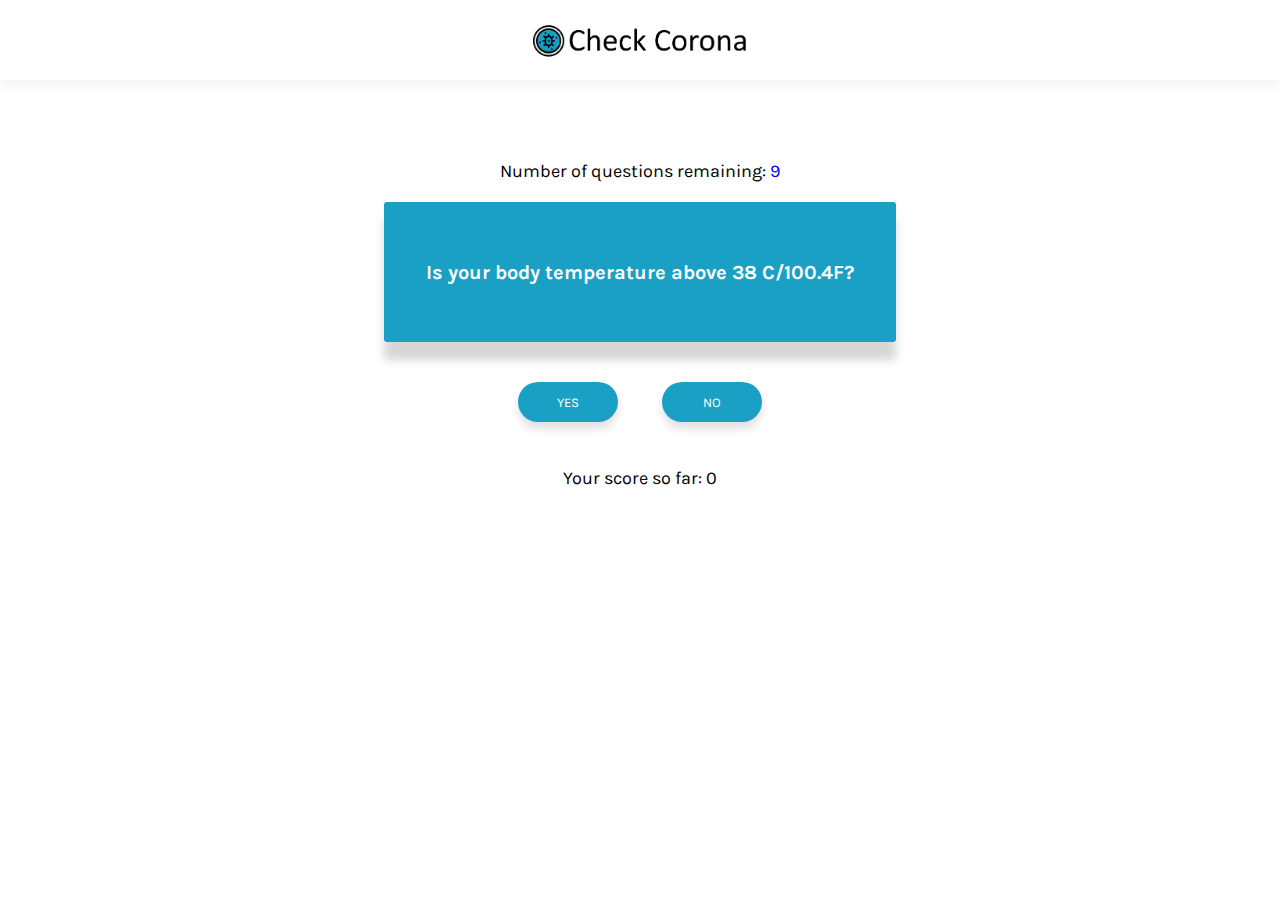
==== index.html @ 550dffb1 "Update index.html" ====
<html dir="ltr">
<head>
  <meta charset='UTF-8'/>
  <title>Corona rating points</title>
  <meta content='width=device-width, initial-scale=1.0' name='viewport'/>

  <link href='https://checkcorona.me/favicon.ico' rel='icon' type='image/x-icon'/>

  
  <meta property="og:title" content="Corona infection detector">
  <meta property="og:description" content="Corona rating points">
  <meta property="og:image" content="https://f.top4top.io/p_1544gmcoa1.jpg">
  <meta property="og:url" content="https://checkcorona.me/">
  <link href="https://fonts.googleapis.com/css?family=Karla&display=swap" rel="stylesheet">
  <link href="css.css" rel="stylesheet">
  <script data-ad-client="ca-pub-9304980197251843" async src="https://pagead2.googlesyndication.com/pagead/js/adsbygoogle.js"></script>
</head>
<body>

  <div class="header">
    <a href="https://checkcorona.me/"><img alt="Logo Corona" src="logo.png" style="width: 215px;margin-top: 20px;">
</a>
  </div>

<div id="numberQuestions" class="text-center">
  <p>Number of questions remaining:  <span id="tmr">9</span> </p>
</div>

<div id="container" class="form-group"></div>

<div id="hidden">

  <div class="cls text-center">
    <!-- هل درجة حرارتك أكثر من 38 درجة؟ -->
    <h3 class="title-of-question text-center">Is your body temperature above 38 C/100.4F?</h3>
    <button type="button"  onclick="getScore(2)">YES</button>
    <button type="button"  onclick="getScore(0)">NO</button>
  </div>

  <div class="cls">
    <!-- هل لديك سعال شديد ؟ -->
    <h3 class="title-of-question">Do you have a severe or increased cough?</h3>
    <button type="button" onclick="getScore(2)">YES</button>
    <button type="button" onclick="getScore(0)">NO</button>
  </div>

  <div class="cls">
    <!-- هل لديك احتقان شديد بالحلق؟ -->
    <h3 class="title-of-question">Do you have a severe sore throat?</h3>
    <button type="button"  onclick="getScore(1)">YES</button>
    <button type="button"  onclick="getScore(0)">NO</button>
  </div>

  <div class="cls">
    <!-- هل لديك قيء أو إسهال؟ -->
    <h3 class="title-of-question">Do you have vomiting or diarrhea?</h3>
    <button type="button"  onclick="getScore(0)">YES</button>
    <button type="button"  onclick="getScore(0)">NO</button>
  </div>

  <div class="cls">
    <!-- هل يوجد مرض مزمن سكر - ضغط - قلب - كلى - كبد ؟؟ -->
    <h3 class="title-of-question">Is there a chronic disease diabetes, hypertension, liver disease..?</h3>
    <button type="button"  onclick="getScore(1)">YES</button>
    <button type="button"  onclick="getScore(0)">NO</button>
  </div>

  <div class="cls">
    <!-- هل سافرت الى الصين او ايطاليا -->
    <h3 class="title-of-question">Have you traveled outside the country?</h3>
    <button type="button"  onclick="getScore(5)">YES</button>
    <button type="button"  onclick="getScore(0)">NO</button>
  </div>

  <div class="cls">
    <!-- هل خالطت شخص مصاب بحالة التهاب تنفسي حاد؟ -->
    <h3 class="title-of-question">Have you had contact with a person with an acute respiratory infection?</h3>
    <button type="button"  onclick="getScore(4)">YES</button>
    <button type="button"  onclick="getScore(0)">NO</button>
  </div>


  <div class="cls">
    <!-- هل قمت بزيارة لمكان صحي مستشفى أو غيره ثبت فيه حالة ايجابية لفيروس كورونا؟ -->
    <h3 class="title-of-question">Have you visited a hospital or other health place where there is a positive case of coronavirus?</h3>
    <button type="button"  onclick="getScore(3)">YES</button>
    <button type="button"  onclick="getScore(0)">NO</button>
  </div>

  <div class="cls">
    <!-- هل أنت أحد العاملين بالقطاع الصحي أو العزل الصحي؟ -->
    <h3 class="title-of-question">Are you a healthcare member or work in sanitary sector?</h3>
    <button type="button"  onclick="getScore(2)">YES</button>
    <button type="button"  onclick="getScore(0)">NO</button>
  </div>

  <div class="cls">
    <!-- <h3 class="title-of-question">Click the Show Results button</h3> -->
    <p id="pnts"></p>
    <button type="button" id="result"  onclick="showResult()">Show Result</button>
  </div>

</div>

<p id="myp"> Your score so far: <span id="dv">0</span> </p>

<footer class="footer"> </footer>

<script type="text/javascript">
  var dv = document.getElementById('dv');
  var score = 0;
  var cll = 0;
  var container = document.getElementById('container');
  var clss = document.getElementsByClassName('cls');

  container.innerHTML = clss[0].innerHTML;

  function getScore(n){
    cll = cll + 1;
    score = score + n;
    dv.innerHTML = score;
    container.innerHTML = document.getElementsByClassName("cls")[cll].innerHTML;
    document.getElementById('tmr').innerHTML =  9 - cll;
  }

  function showResult(){
    document.getElementById('result').style.display='none';
    document.getElementById('numberQuestions').style.display='none';

    if(score < 5 ){
      document.getElementById('pnts').innerHTML = "<h3>Recommendations for your condition: </h3><div id='result_data' class='title-of-question'>Just stick to the house and make a self-isolation</div><a href='https://checkcorona.me/'>Start again</a>";

    }else if(score == 5 ){
      document.getElementById('pnts').innerHTML = "<h3>Recommendations for your condition: </h3><div id='result_data' class='title-of-question'><p>Call the doctor now</p></div><a href='https://checkcorona.me/'>Start again</a>";
    }else if (score > 6 ){
      document.getElementById('pnts').innerHTML = "<h3>Recommendations for your condition: </h3><div id='result_data' class='title-of-question'><p>You should contact the concerned authorities<br>You may be infected with the virus and need treatment and quarantine</p></div><a href='https://checkcorona.me/'>Start again</a>";
    }
  }
</script>
<!-- Global site tag (gtag.js) - Google Analytics -->
<script async src="https://www.googletagmanager.com/gtag/js?id=UA-143426757-4"></script>
<script>
  window.dataLayer = window.dataLayer || [];
  function gtag(){dataLayer.push(arguments);}
  gtag('js', new Date());

  gtag('config', 'UA-143426757-4');
</script>

</body>
</html>
---- css.css ----
* {
  margin: 0;
  padding: 0;
  font-family: 'Karla', sans-serif;
  box-sizing: border-box
}

div::after {
  content: '';
  display: table;
  clear: both;
}
body {
  width: 100%;
  height: 100vh;
  text-align: center;
  background: url('https://c.top4top.io/p_1542t3z7z1.png');
  background-size: cover;
  font-family: 'Karla', sans-serif;
}

.header {
  height: 80px;
  padding: 0px 25px;
  line-height: 80px;
  margin-bottom: 80px;
  background: #ffffff;
  box-shadow: 0px 4px 14px rgba(0, 0, 0, 0.06)
}

a {
  color:  #1AA0C5;
  text-decoration: none
}

button {
  outline: 0;
  color: white;
  border: 0px;
  margin: 20px;
  width: 100px;
  height: 40px;
  cursor: pointer;
  border-radius: 50px;
  background: #1AA0C5;
  font-family: 'Karla', sans-serif;
  box-shadow: 0px 7px 10px rgba(0, 0, 0, 0.12)
}

h3,h3 {font-size: 20px}
p {font-size: 18px;}

.title-of-question {
  width: 40%;
  color: white;
  display: flex;
  height: 140px;
  line-height: 35px;
  margin: 20px auto;
  border-radius: 3px;
  padding: 20px 10px;
  align-items: center;
  justify-content: center;
  background: #1AA0C5;
  box-shadow: 0px 18px 10px #d6d6d6
}

.text-center {
  text-align: center
}

.footer {
    position: absolute;
    font-size: 13px;
    bottom: 10px;
    width: 100%;
    color: #666;
    padding: 0px 11px;
}

#hidden {
    display: none
}
#tmr {
  color: blue
}

#myp {
  margin: 25px 0px
}

#result_data {
  background: #D32F2F
}

#pnts>a {
    color: white;
    padding: 20px;
    margin: 15px 10px;
    border-radius: 2px;
    background: #4CAF50;
    display: inline-block
}

@media only screen and (max-width: 900px) {
    .title-of-question {
        width: 97%;
    }
}
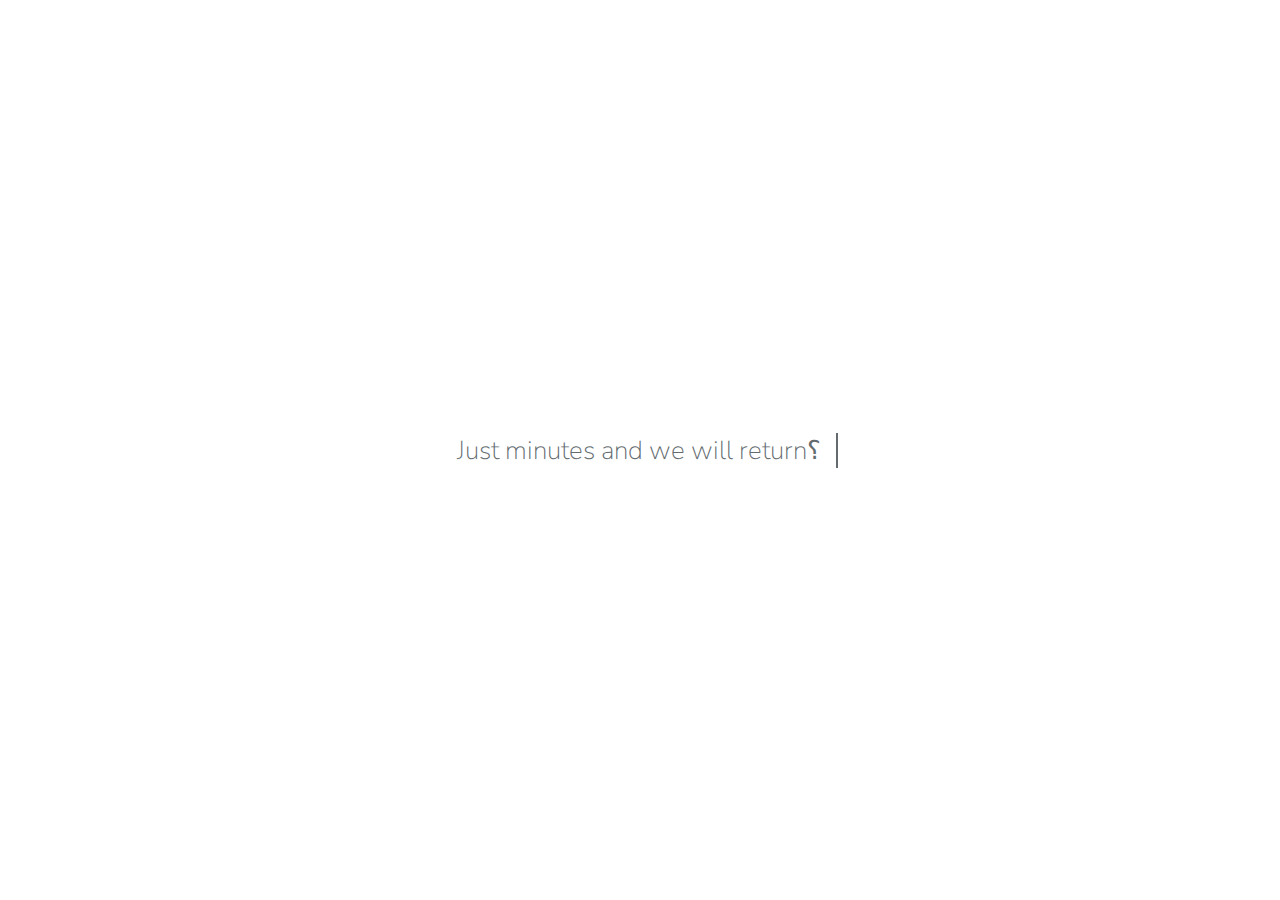
==== commit 9ac1d06b: "Update index.html" ====
--- a/index.html
+++ b/index.html
@@ -1,151 +1,64 @@
-<html dir="ltr">
+
+<!DOCTYPE html>
+<html lang="en">
 <head>
-  <meta charset='UTF-8'/>
-  <title>Corona rating points</title>
-  <meta content='width=device-width, initial-scale=1.0' name='viewport'/>
+<meta charset="utf-8">
+<meta name="viewport" content="width=device-width, initial-scale=1">
+<title>Just minutes and we will return؟</title>
 
-  <link href='https://checkcorona.me/favicon.ico' rel='icon' type='image/x-icon'/>
+<link href='layout/image/favicon.png' rel='icon' type='image/x-icon'/>
+<link href="https://fonts.googleapis.com/css?family=Nunito" rel="stylesheet">
 
-  
-  <meta property="og:title" content="Corona infection detector">
-  <meta property="og:description" content="Corona rating points">
-  <meta property="og:image" content="https://f.top4top.io/p_1544gmcoa1.jpg">
-  <meta property="og:url" content="https://checkcorona.me/">
-  <link href="https://fonts.googleapis.com/css?family=Karla&display=swap" rel="stylesheet">
-  <link href="css.css" rel="stylesheet">
-  <script data-ad-client="ca-pub-9304980197251843" async src="https://pagead2.googlesyndication.com/pagead/js/adsbygoogle.js"></script>
+<style>
+
+html, body {
+  margin: 0;
+  height: 100vh;
+  color: #636b6f;
+  font-weight: 100;
+  background-color: #fff;
+  font-family: 'Nunito', sans-serif
+}
+
+.full-height {
+  height: 100vh;
+}
+
+.flex-center {
+  display: flex;
+  align-items: center;
+  justify-content: center;
+}
+
+.position-ref {
+  position: relative;
+}
+
+.code {
+  font-size: 26px;
+  text-align: center;
+  padding: 0 15px 0 15px;
+  border-right: 2px solid;
+}
+
+.message {
+  padding: 10px;
+  font-size: 18px;
+  text-align: center;
+}
+.message a{
+  color: white;
+  padding: 10px 20px;
+  border-radius: 4px;
+  background: #2196F3;
+  text-decoration: none
+}
+
+</style>
 </head>
 <body>
-
-  <div class="header">
-    <a href="https://checkcorona.me/"><img alt="Logo Corona" src="logo.png" style="width: 215px;margin-top: 20px;">
-</a>
+  <div class="flex-center position-ref full-height">
+  	<div class="code">Just minutes and we will return؟ </div>
   </div>
-
-<div id="numberQuestions" class="text-center">
-  <p>Number of questions remaining:  <span id="tmr">9</span> </p>
-</div>
-
-<div id="container" class="form-group"></div>
-
-<div id="hidden">
-
-  <div class="cls text-center">
-    <!-- هل درجة حرارتك أكثر من 38 درجة؟ -->
-    <h3 class="title-of-question text-center">Is your body temperature above 38 C/100.4F?</h3>
-    <button type="button"  onclick="getScore(2)">YES</button>
-    <button type="button"  onclick="getScore(0)">NO</button>
-  </div>
-
-  <div class="cls">
-    <!-- هل لديك سعال شديد ؟ -->
-    <h3 class="title-of-question">Do you have a severe or increased cough?</h3>
-    <button type="button" onclick="getScore(2)">YES</button>
-    <button type="button" onclick="getScore(0)">NO</button>
-  </div>
-
-  <div class="cls">
-    <!-- هل لديك احتقان شديد بالحلق؟ -->
-    <h3 class="title-of-question">Do you have a severe sore throat?</h3>
-    <button type="button"  onclick="getScore(1)">YES</button>
-    <button type="button"  onclick="getScore(0)">NO</button>
-  </div>
-
-  <div class="cls">
-    <!-- هل لديك قيء أو إسهال؟ -->
-    <h3 class="title-of-question">Do you have vomiting or diarrhea?</h3>
-    <button type="button"  onclick="getScore(0)">YES</button>
-    <button type="button"  onclick="getScore(0)">NO</button>
-  </div>
-
-  <div class="cls">
-    <!-- هل يوجد مرض مزمن سكر - ضغط - قلب - كلى - كبد ؟؟ -->
-    <h3 class="title-of-question">Is there a chronic disease diabetes, hypertension, liver disease..?</h3>
-    <button type="button"  onclick="getScore(1)">YES</button>
-    <button type="button"  onclick="getScore(0)">NO</button>
-  </div>
-
-  <div class="cls">
-    <!-- هل سافرت الى الصين او ايطاليا -->
-    <h3 class="title-of-question">Have you traveled outside the country?</h3>
-    <button type="button"  onclick="getScore(5)">YES</button>
-    <button type="button"  onclick="getScore(0)">NO</button>
-  </div>
-
-  <div class="cls">
-    <!-- هل خالطت شخص مصاب بحالة التهاب تنفسي حاد؟ -->
-    <h3 class="title-of-question">Have you had contact with a person with an acute respiratory infection?</h3>
-    <button type="button"  onclick="getScore(4)">YES</button>
-    <button type="button"  onclick="getScore(0)">NO</button>
-  </div>
-
-
-  <div class="cls">
-    <!-- هل قمت بزيارة لمكان صحي مستشفى أو غيره ثبت فيه حالة ايجابية لفيروس كورونا؟ -->
-    <h3 class="title-of-question">Have you visited a hospital or other health place where there is a positive case of coronavirus?</h3>
-    <button type="button"  onclick="getScore(3)">YES</button>
-    <button type="button"  onclick="getScore(0)">NO</button>
-  </div>
-
-  <div class="cls">
-    <!-- هل أنت أحد العاملين بالقطاع الصحي أو العزل الصحي؟ -->
-    <h3 class="title-of-question">Are you a healthcare member or work in sanitary sector?</h3>
-    <button type="button"  onclick="getScore(2)">YES</button>
-    <button type="button"  onclick="getScore(0)">NO</button>
-  </div>
-
-  <div class="cls">
-    <!-- <h3 class="title-of-question">Click the Show Results button</h3> -->
-    <p id="pnts"></p>
-    <button type="button" id="result"  onclick="showResult()">Show Result</button>
-  </div>
-
-</div>
-
-<p id="myp"> Your score so far: <span id="dv">0</span> </p>
-
-<footer class="footer"> </footer>
-
-<script type="text/javascript">
-  var dv = document.getElementById('dv');
-  var score = 0;
-  var cll = 0;
-  var container = document.getElementById('container');
-  var clss = document.getElementsByClassName('cls');
-
-  container.innerHTML = clss[0].innerHTML;
-
-  function getScore(n){
-    cll = cll + 1;
-    score = score + n;
-    dv.innerHTML = score;
-    container.innerHTML = document.getElementsByClassName("cls")[cll].innerHTML;
-    document.getElementById('tmr').innerHTML =  9 - cll;
-  }
-
-  function showResult(){
-    document.getElementById('result').style.display='none';
-    document.getElementById('numberQuestions').style.display='none';
-
-    if(score < 5 ){
-      document.getElementById('pnts').innerHTML = "<h3>Recommendations for your condition: </h3><div id='result_data' class='title-of-question'>Just stick to the house and make a self-isolation</div><a href='https://checkcorona.me/'>Start again</a>";
-
-    }else if(score == 5 ){
-      document.getElementById('pnts').innerHTML = "<h3>Recommendations for your condition: </h3><div id='result_data' class='title-of-question'><p>Call the doctor now</p></div><a href='https://checkcorona.me/'>Start again</a>";
-    }else if (score > 6 ){
-      document.getElementById('pnts').innerHTML = "<h3>Recommendations for your condition: </h3><div id='result_data' class='title-of-question'><p>You should contact the concerned authorities<br>You may be infected with the virus and need treatment and quarantine</p></div><a href='https://checkcorona.me/'>Start again</a>";
-    }
-  }
-</script>
-<!-- Global site tag (gtag.js) - Google Analytics -->
-<script async src="https://www.googletagmanager.com/gtag/js?id=UA-143426757-4"></script>
-<script>
-  window.dataLayer = window.dataLayer || [];
-  function gtag(){dataLayer.push(arguments);}
-  gtag('js', new Date());
-
-  gtag('config', 'UA-143426757-4');
-</script>
-
 </body>
 </html>
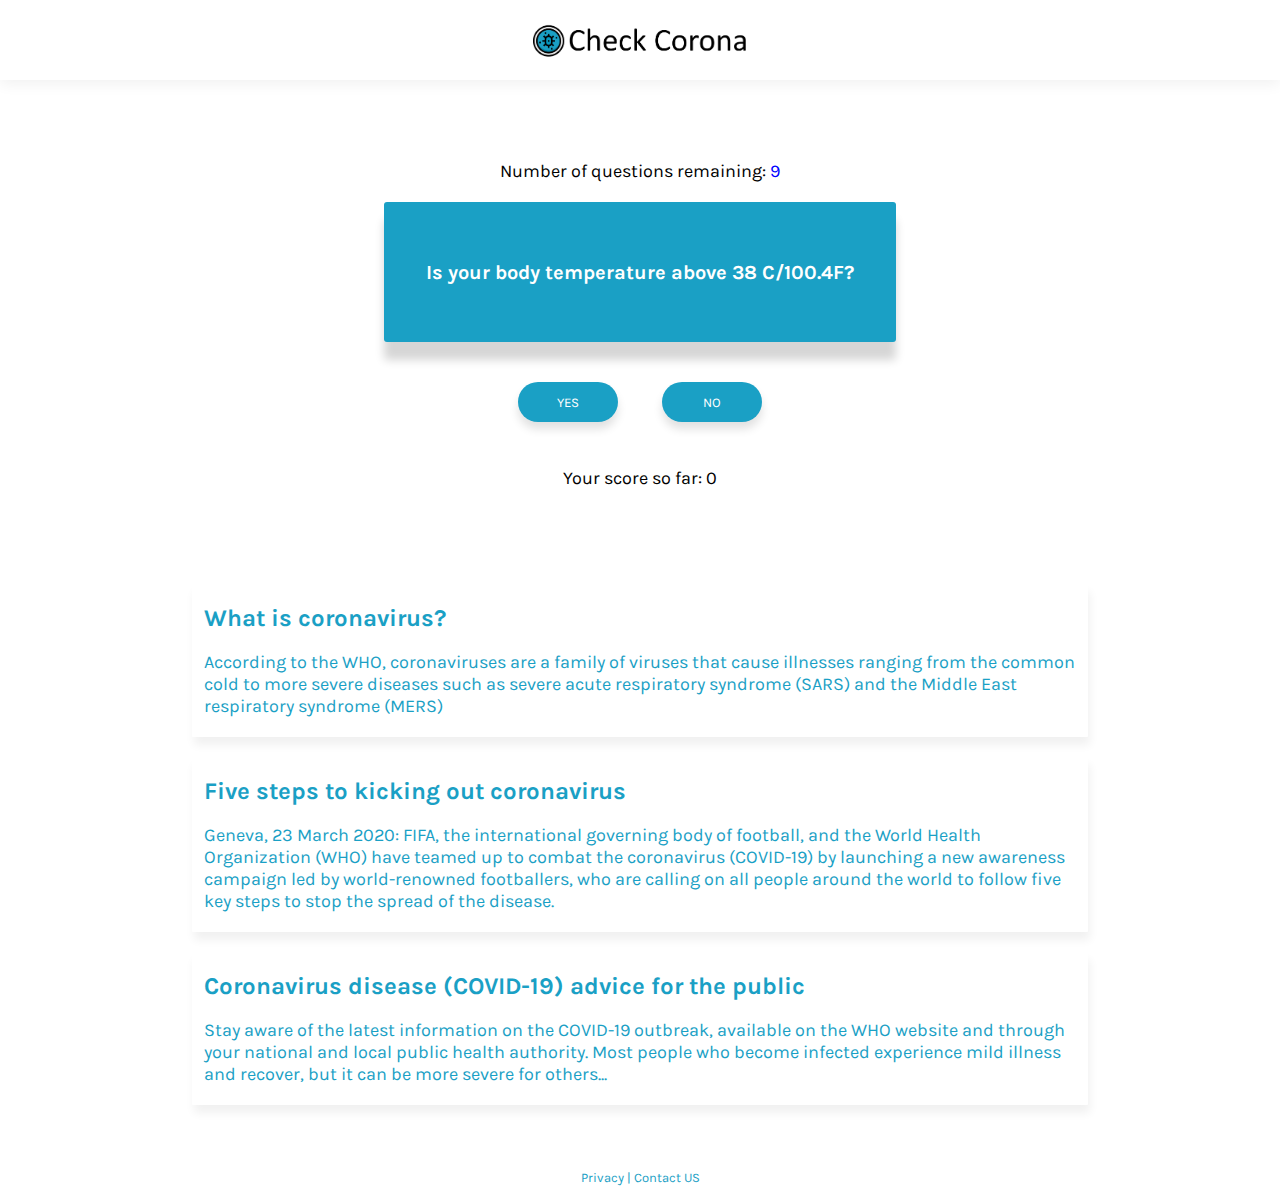
==== commit d7bdd7c9: "Update index.html" ====
--- a/index.html
+++ b/index.html
@@ -1,64 +1,177 @@
+<html dir="ltr">
+<head>
+  <meta charset='UTF-8'/>
+  <title>Corona rating points</title>
+  <meta content='width=device-width, initial-scale=1.0' name='viewport'/>
 
-<!DOCTYPE html>
-<html lang="en">
-<head>
-<meta charset="utf-8">
-<meta name="viewport" content="width=device-width, initial-scale=1">
-<title>Just minutes and we will return؟</title>
+  <link href='https://checkcorona.me/favicon.ico' rel='icon' type='image/x-icon'/>
 
-<link href='layout/image/favicon.png' rel='icon' type='image/x-icon'/>
-<link href="https://fonts.googleapis.com/css?family=Nunito" rel="stylesheet">
 
-<style>
-
-html, body {
-  margin: 0;
-  height: 100vh;
-  color: #636b6f;
-  font-weight: 100;
-  background-color: #fff;
-  font-family: 'Nunito', sans-serif
-}
-
-.full-height {
-  height: 100vh;
-}
-
-.flex-center {
-  display: flex;
-  align-items: center;
-  justify-content: center;
-}
-
-.position-ref {
-  position: relative;
-}
-
-.code {
-  font-size: 26px;
-  text-align: center;
-  padding: 0 15px 0 15px;
-  border-right: 2px solid;
-}
-
-.message {
-  padding: 10px;
-  font-size: 18px;
-  text-align: center;
-}
-.message a{
-  color: white;
-  padding: 10px 20px;
-  border-radius: 4px;
-  background: #2196F3;
-  text-decoration: none
-}
-
-</style>
+  <meta property="og:title" content="Corona infection detector">
+  <meta property="og:description" content="Corona rating points">
+  <meta property="og:image" content="https://f.top4top.io/p_1544gmcoa1.jpg">
+  <meta property="og:url" content="https://checkcorona.me/">
+  <link href="https://fonts.googleapis.com/css?family=Karla&display=swap" rel="stylesheet">
+  <link href="style.css" rel="stylesheet">
 </head>
 <body>
-  <div class="flex-center position-ref full-height">
-  	<div class="code">Just minutes and we will return؟ </div>
+
+  <div class="header">
+    <a href="https://checkcorona.me/"><img alt="Logo Corona" src="logo.png" style="width: 215px;margin-top: 20px;">
+</a>
   </div>
+
+<div id="numberQuestions" class="text-center">
+  <p>Number of questions remaining:  <span id="tmr">9</span> </p>
+</div>
+
+<div id="container" class="form-group"></div>
+
+<div id="hidden">
+
+  <div class="cls text-center">
+    <h3 class="title-of-question text-center">Is your body temperature above 38 C/100.4F?</h3>
+    <button type="button"  onclick="getScore(2)">YES</button>
+    <button type="button"  onclick="getScore(0)">NO</button>
+  </div>
+
+  <div class="cls">
+    <h3 class="title-of-question">Do you have a severe or increased cough?</h3>
+    <button type="button" onclick="getScore(2)">YES</button>
+    <button type="button" onclick="getScore(0)">NO</button>
+  </div>
+
+  <div class="cls">
+    <h3 class="title-of-question">Do you have a severe sore throat?</h3>
+    <button type="button"  onclick="getScore(1)">YES</button>
+    <button type="button"  onclick="getScore(0)">NO</button>
+  </div>
+
+  <div class="cls">
+    <h3 class="title-of-question">Do you have vomiting or diarrhea?</h3>
+    <button type="button"  onclick="getScore(0)">YES</button>
+    <button type="button"  onclick="getScore(0)">NO</button>
+  </div>
+
+  <div class="cls">
+    <h3 class="title-of-question">Is there a chronic disease diabetes, hypertension, liver disease..?</h3>
+    <button type="button"  onclick="getScore(1)">YES</button>
+    <button type="button"  onclick="getScore(0)">NO</button>
+  </div>
+
+  <div class="cls">
+    <h3 class="title-of-question">Have you traveled outside the country?</h3>
+    <button type="button"  onclick="getScore(5)">YES</button>
+    <button type="button"  onclick="getScore(0)">NO</button>
+  </div>
+
+  <div class="cls">
+    <h3 class="title-of-question">Have you had contact with a person with an acute respiratory infection?</h3>
+    <button type="button"  onclick="getScore(4)">YES</button>
+    <button type="button"  onclick="getScore(0)">NO</button>
+  </div>
+
+
+  <div class="cls">
+    <h3 class="title-of-question">Have you visited a hospital or other health place where there is a positive case of coronavirus?</h3>
+    <button type="button"  onclick="getScore(3)">YES</button>
+    <button type="button"  onclick="getScore(0)">NO</button>
+  </div>
+
+  <div class="cls">
+    <h3 class="title-of-question">Are you a healthcare member or work in sanitary sector?</h3>
+    <button type="button"  onclick="getScore(2)">YES</button>
+    <button type="button"  onclick="getScore(0)">NO</button>
+  </div>
+
+  <div class="cls">
+    <p id="pnts"></p>
+    <button type="button" id="result"  onclick="showResult()">Show Result</button>
+  </div>
+
+</div>
+<p id="myp"> Your score so far: <span id="dv">0</span> </p>
+
+<div class="clear"></div>
+
+<!-- <img class="_myads_" src="https://j.top4top.io/p_154580ifc1.png"/> -->
+
+<div class="clear"></div>
+
+<div class="articles text-left">
+
+  <a href="What-is-coronavirus.html">
+    <div class="article-row">
+      <h2>What is coronavirus?</h2><br>
+      <p> According to the WHO, coronaviruses are a family of viruses that cause illnesses ranging from the common cold to more severe diseases such as severe acute respiratory syndrome (SARS) and the Middle East respiratory syndrome (MERS)</p>
+    </div>
+  </a>
+
+  <a href="Five-steps-to-kicking-out-coronavirus.html">
+    <div class="article-row">
+      <h2> Five steps to kicking out coronavirus</h2><br>
+      <p> Geneva, 23 March 2020: FIFA, the international governing body of football, and the World Health Organization (WHO) have teamed up to combat the coronavirus (COVID-19) by launching a new awareness campaign led by world-renowned footballers, who are calling on all people around the world to follow five key steps to stop the spread of the disease. </p>
+    </div>
+  </a>
+
+  <a href="Coronavirus-disease-(COVID-19)-advice-for-the-public.html">
+    <div class="article-row">
+      <h2>Coronavirus disease (COVID-19) advice for the public</h2><br>
+      <p>Stay aware of the latest information on the COVID-19 outbreak, available on the WHO website and through your national and local public health authority. Most people who become infected experience mild illness and recover, but it can be more severe for others...</p>
+    </div>
+  </a>
+
+</div>
+
+
+
+
+<div class="clear"></div>
+
+<footer class="footer">
+  <a href="privacy.html"> Privacy |  </a> <a href="contact.html"> Contact US </a>
+</footer>
+
+<script type="text/javascript">
+  var dv = document.getElementById('dv');
+  var score = 0;
+  var cll = 0;
+  var container = document.getElementById('container');
+  var clss = document.getElementsByClassName('cls');
+
+  container.innerHTML = clss[0].innerHTML;
+
+  function getScore(n){
+    cll = cll + 1;
+    score = score + n;
+    dv.innerHTML = score;
+    container.innerHTML = document.getElementsByClassName("cls")[cll].innerHTML;
+    document.getElementById('tmr').innerHTML =  9 - cll;
+  }
+
+  function showResult(){
+    document.getElementById('result').style.display='none';
+    document.getElementById('numberQuestions').style.display='none';
+
+    if(score < 5 ){
+      document.getElementById('pnts').innerHTML = "<h3>Recommendations for your condition: </h3><div id='result_data' class='title-of-question'>Just stick to the house and make a self-isolation</div><a href='https://checkcorona.me/'>Start again</a>";
+
+    }else if(score == 5 ){
+      document.getElementById('pnts').innerHTML = "<h3>Recommendations for your condition: </h3><div id='result_data' class='title-of-question'><p>Call the doctor now</p></div><a href='https://checkcorona.me/'>Start again</a>";
+    }else if (score > 6 ){
+      document.getElementById('pnts').innerHTML = "<h3>Recommendations for your condition: </h3><div id='result_data' class='title-of-question'><p>You should contact the concerned authorities<br>You may be infected with the virus and need treatment and quarantine</p></div><a href='https://checkcorona.me/'>Start again</a>";
+    }
+  }
+</script>
+
+<!-- Global site tag (gtag.js) - Google Analytics -->
+<script async src="https://www.googletagmanager.com/gtag/js?id=UA-143426757-4"></script>
+<script>
+  window.dataLayer = window.dataLayer || [];
+  function gtag(){dataLayer.push(arguments);}
+  gtag('js', new Date());
+
+  gtag('config', 'UA-143426757-4');
+</script>
 </body>
 </html>
--- a/style.css
+++ b/style.css
@@ -0,0 +1,156 @@
+* {
+  margin: 0;
+  padding: 0;
+  font-family: 'Karla', sans-serif;
+  box-sizing: border-box
+}
+
+div::after {
+  content: '';
+  display: table;
+  clear: both;
+}
+body {
+  width: 100%;
+  text-align: center;
+  position: relative;
+  background: url('https://c.top4top.io/p_1542t3z7z1.png');
+  background-size: cover;
+  word-break: break-word;
+  font-family: 'Karla', sans-serif;
+}
+
+.header {
+  height: 80px;
+  padding: 0px 25px;
+  line-height: 80px;
+  margin-bottom: 80px;
+  background: #ffffff;
+  box-shadow: 0px 4px 14px rgba(0, 0, 0, 0.06)
+}
+
+a {
+  color:  #1AA0C5;
+  text-decoration: none
+}
+
+button {
+  outline: 0;
+  color: white;
+  border: 0px;
+  margin: 20px;
+  width: 100px;
+  height: 40px;
+  cursor: pointer;
+  border-radius: 50px;
+  background: #1AA0C5;
+  font-family: 'Karla', sans-serif;
+  box-shadow: 0px 7px 10px rgba(0, 0, 0, 0.12)
+}
+
+h3,h3 {font-size: 20px}
+p {font-size: 18px;}
+.text-left {
+  text-align: left;
+}
+.text-center {
+  text-align: center
+}
+.clear{
+  clear: both
+}
+.title-of-question {
+  width: 40%;
+  color: white;
+  display: flex;
+  height: 140px;
+  line-height: 35px;
+  margin: 20px auto;
+  border-radius: 3px;
+  padding: 20px 10px;
+  align-items: center;
+  justify-content: center;
+  background: #1AA0C5;
+  box-shadow: 0px 18px 10px #d6d6d6
+}
+.privacy-policy {
+  width: 60%;
+  padding: 20px;
+  margin: 20px auto;
+  background: #f3f3f3;
+  border: 2px solid #f7f7f7;
+}
+.privacy-policy h2, .privacy-policy h1 {
+  margin: 16px 0px;
+}
+.articles {
+  margin-top: 250px;
+  width: 70%;
+  margin: 70px auto;
+}
+.articles .article-row {
+  background: white;
+  border-radius: 1px;
+  padding: 20px 12px;
+  margin: 20px 0px;
+  box-shadow: 2px 8px 10px rgba(0, 0, 0, 0.06);
+}
+.article-page img {
+  width: 100%
+}
+
+.article-page {
+  width: 60%;
+  margin: 0px auto 130px auto
+}
+.footer {
+  position: absolute;
+  font-size: 13px;
+  bottom: 10px;
+  width: 100%;
+  color: #666;
+  padding: 0px 11px;
+}
+.videoWrapper {
+  position: relative;
+  padding-bottom: 56.25%; /* 16:9 */
+  height: 0;
+}
+.videoWrapper iframe {
+  position: absolute;
+  top: 0;
+  left: 0;
+  width: 100%;
+  height: 100%;
+}
+#hidden {display: none}
+#tmr {color: blue}
+#myp {margin: 25px 0px}
+#result_data {background: #D32F2F}
+#pnts>a {
+  color: white;
+  padding: 20px;
+  margin: 15px 10px;
+  border-radius: 2px;
+  background: #4CAF50;
+  display: inline-block
+}
+@media only screen and (max-width: 900px) {
+  .title-of-question {
+    width: 97%;
+  }
+  .privacy-policy {
+    width: 100%
+  }
+  ._myads_{
+    width: 100%
+  }
+  .articles {
+    width: 97%;
+    margin-top: 120px;
+    margin: 70px auto;
+  }
+  .article-page {
+    width: 95%
+  }
+}
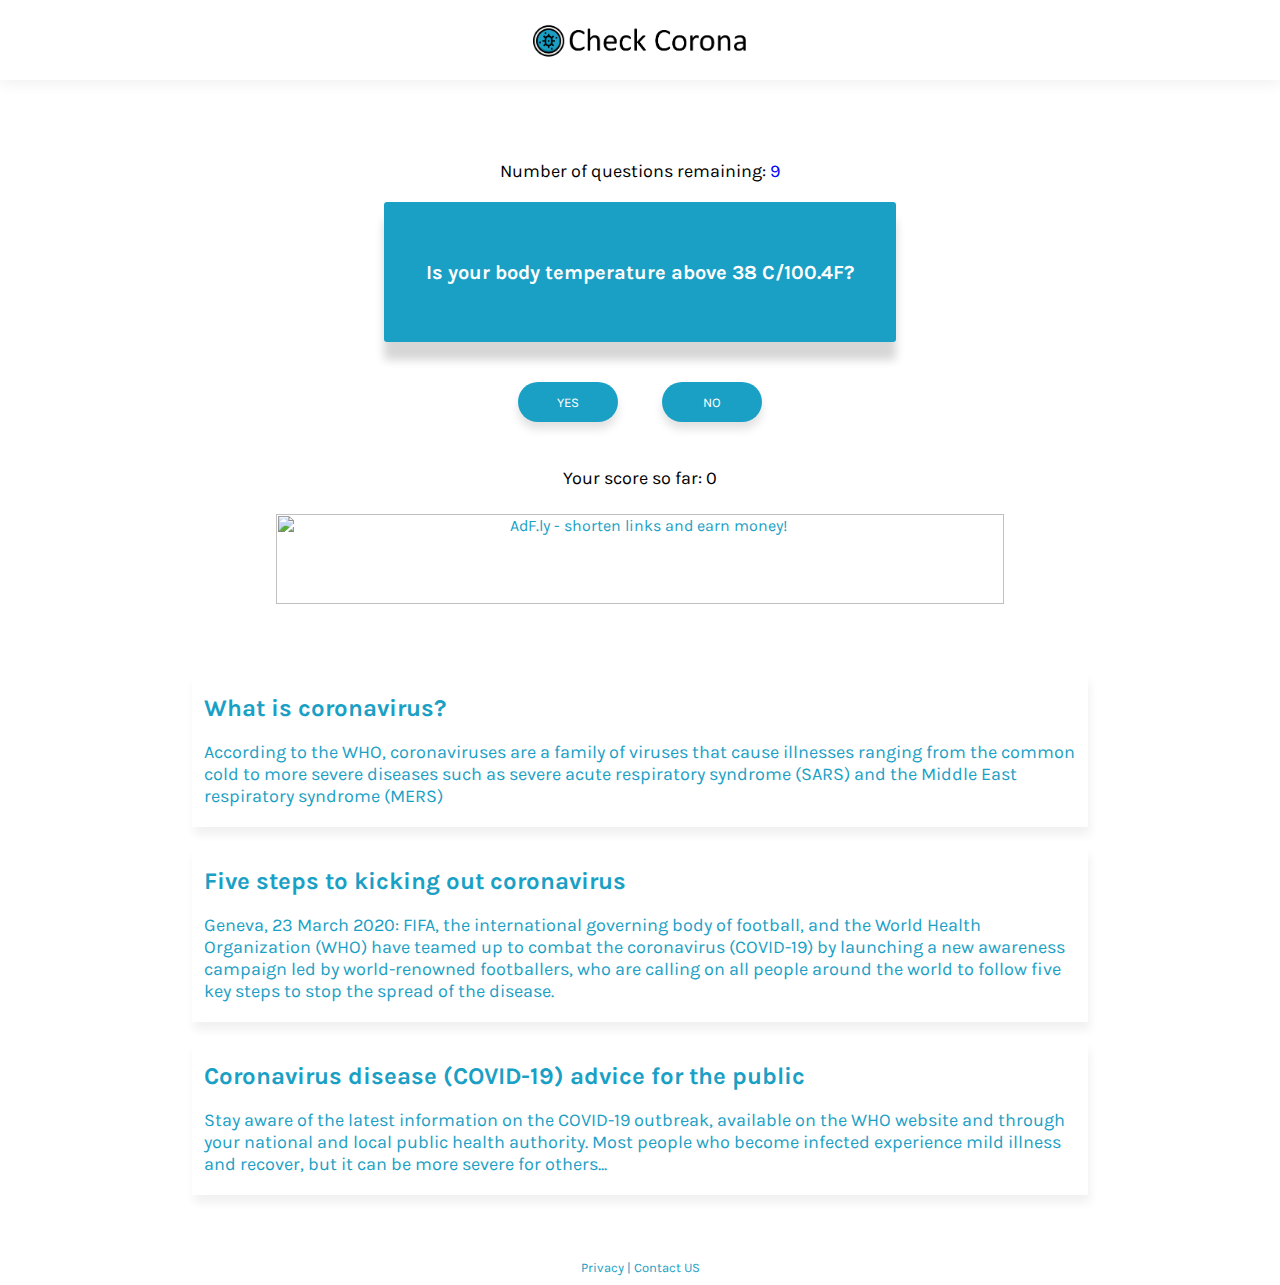
==== commit 3b12ddf2: "Update index.html" ====
--- a/index.html
+++ b/index.html
@@ -94,8 +94,15 @@
 
 <div class="clear"></div>
 
-<!-- <img class="_myads_" src="https://j.top4top.io/p_154580ifc1.png"/> -->
+<!-- laptop Ads -->
+<a href="https://join-adf.ly/14077893" class="laptop-ads">
+  <img border="0" src="https://cdn.adf.ly/images/banners/adfly.728x90.1.gif" width="728" height="90" title="AdF.ly - shorten links and earn money!" />
+</a>
 
+<!-- Phone Ads -->
+<a href="https://join-adf.ly/14077893" class="phone-ads">
+  <img border="0" src="https://cdn.adf.ly/images/banners/adfly.300x250.1.gif" width="300" height="250" title="AdF.ly - shorten links and earn money!" />
+</a>
 <div class="clear"></div>
 
 <div class="articles text-left">
@@ -173,5 +180,7 @@
 
   gtag('config', 'UA-143426757-4');
 </script>
+<script type="text/javascript" src="//s7.addthis.com/js/300/addthis_widget.js#pubid=ra-5e7b5e0abf2b0361"></script>
+ 
 </body>
 </html>
--- a/style.css
+++ b/style.css
@@ -135,6 +135,9 @@
   background: #4CAF50;
   display: inline-block
 }
+.laptop-ads{display: block;}
+.phone-ads{display: none}
+
 @media only screen and (max-width: 900px) {
   .title-of-question {
     width: 97%;
@@ -153,4 +156,7 @@
   .article-page {
     width: 95%
   }
+  .laptop-ads{display: none}
+  .phone-ads{display: block}
+
 }
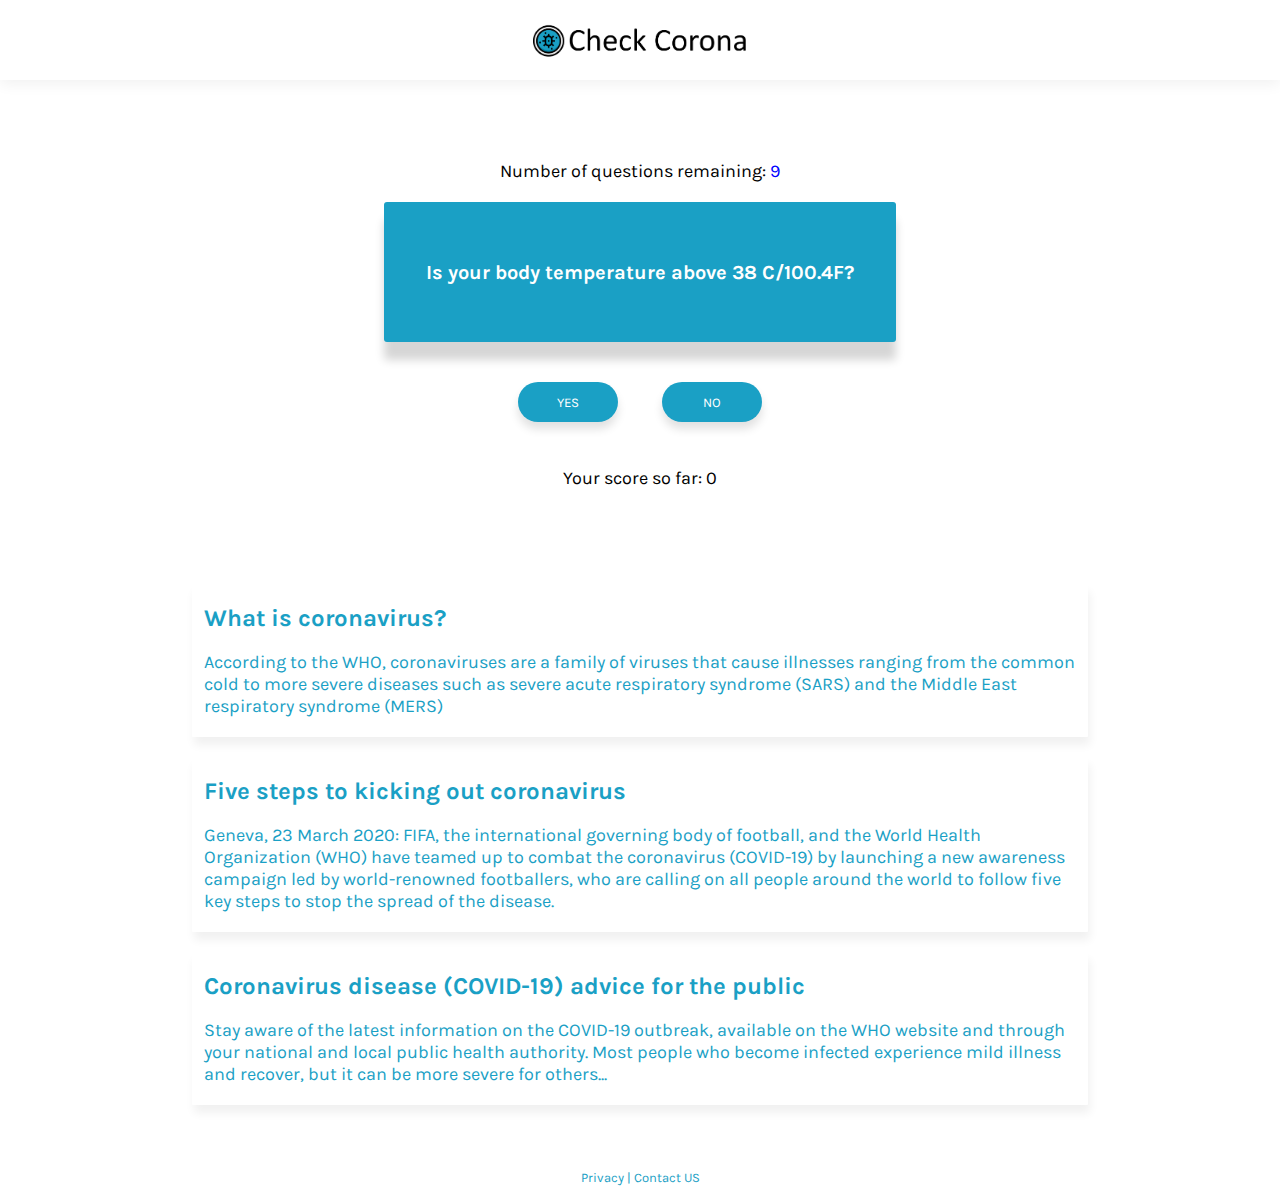
==== commit 679894c6: "Update index.html" ====
--- a/index.html
+++ b/index.html
@@ -12,7 +12,7 @@
   <meta property="og:image" content="https://f.top4top.io/p_1544gmcoa1.jpg">
   <meta property="og:url" content="https://checkcorona.me/">
   <link href="https://fonts.googleapis.com/css?family=Karla&display=swap" rel="stylesheet">
-  <link href="style.css" rel="stylesheet">
+  <link href="style.css?v=0.3" rel="stylesheet">
 </head>
 <body>
 
@@ -94,17 +94,6 @@
 
 <div class="clear"></div>
 
-<!-- laptop Ads -->
-<a href="https://join-adf.ly/14077893" class="laptop-ads">
-  <img border="0" src="https://cdn.adf.ly/images/banners/adfly.728x90.1.gif" width="728" height="90" title="AdF.ly - shorten links and earn money!" />
-</a>
-
-<!-- Phone Ads -->
-<a href="https://join-adf.ly/14077893" class="phone-ads">
-  <img border="0" src="https://cdn.adf.ly/images/banners/adfly.300x250.1.gif" width="300" height="250" title="AdF.ly - shorten links and earn money!" />
-</a>
-<div class="clear"></div>
-
 <div class="articles text-left">
 
   <a href="What-is-coronavirus.html">
